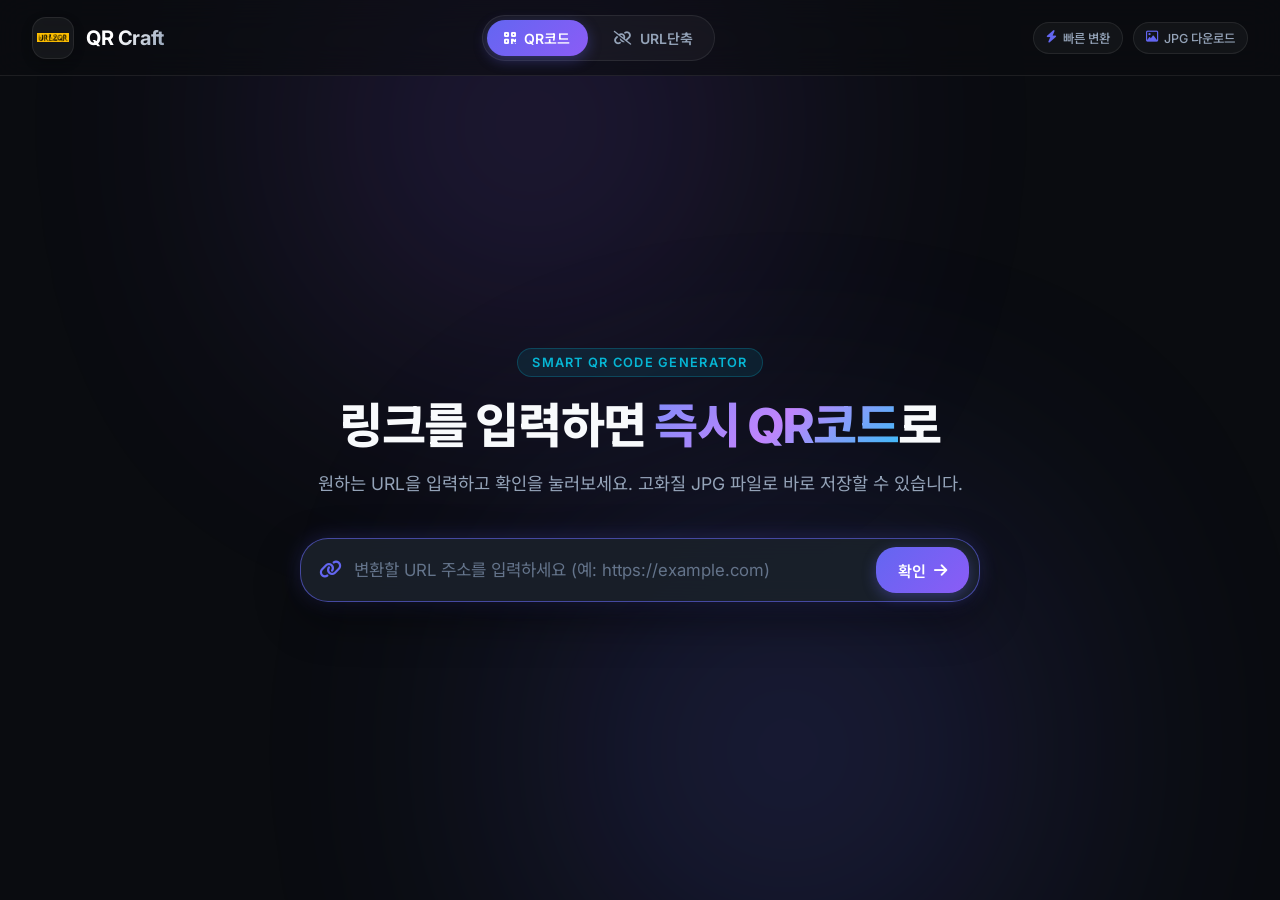
==== url2qr/index.html @ 09376f14 "Add files via upload" ====
<!DOCTYPE html>
<html lang="ko">
<head>
  <meta charset="UTF-8">
  <meta name="viewport" content="width=device-width, initial-scale=1.0">
  <title>QR Craft - 간편하고 세련된 QR 코드 생성기</title>
  <meta name="description" content="URL을 입력하여 손쉽게 고해상도 QR코드를 생성하고 JPG 파일로 다운로드하세요.">
  
  <!-- Google Fonts -->
  <link rel="preconnect" href="https://fonts.googleapis.com">
  <link rel="preconnect" href="https://fonts.gstatic.com" crossorigin>
  <link href="https://fonts.googleapis.com/css2?family=Inter:wght@400;500;600;700&family=Noto+Sans+KR:wght@400;500;700&display=swap" rel="stylesheet">
  
  <!-- FontAwesome for crisp modern icons -->
  <link rel="stylesheet" href="https://cdnjs.cloudflare.com/ajax/libs/font-awesome/6.5.1/css/all.min.css">
  
  <!-- CSS -->
  <link rel="stylesheet" href="style.css">
</head>
<body>
  <!-- Ambient background glow elements -->
  <div class="ambient-glow glow-top"></div>
  <div class="ambient-glow glow-bottom"></div>

  <!-- Header Section with Logo -->
  <header class="app-header">
    <div class="header-container">
      <a href="#" class="brand-link" id="brand-home" title="초기화면으로 이동">
        <div class="logo-wrapper">
          <img src="img/logo.png" alt="QR Craft 로고" class="logo-img" id="site-logo" onerror="this.style.display='none'; document.getElementById('logo-fallback').style.display='flex';">
          <div class="logo-fallback" id="logo-fallback" style="display: none;">
            <i class="fa-solid fa-qrcode"></i>
          </div>
        </div>
        <span class="brand-name">QR Craft</span>
      </a>

      <!-- Navigation Tabs: QR코드 & URL단축 -->
      <nav class="nav-tabs" aria-label="메인 메뉴">
        <a href="index.html" class="nav-tab-btn active" id="nav-btn-qr" title="현재 서비스: QR 코드 생성기">
          <i class="fa-solid fa-qrcode"></i>
          <span>QR코드</span>
        </a>
        <a href="../urlShort/index.html" class="nav-tab-btn" id="nav-btn-short" title="URL 단축 서비스로 이동">
          <i class="fa-solid fa-link-slash"></i>
          <span>URL단축</span>
        </a>
      </nav>

      <div class="header-badges">
        <span class="badge"><i class="fa-solid fa-bolt"></i> 빠른 변환</span>
        <span class="badge"><i class="fa-regular fa-image"></i> JPG 다운로드</span>
      </div>
    </div>
  </header>

  <!-- Main Workspace -->
  <main class="main-wrapper" id="main-wrapper">
    
    <!-- Hero / Headline (Visible in Initial state) -->
    <section class="hero-section" id="hero-section">
      <div class="hero-tag">Smart QR Code Generator</div>
      <h1 class="hero-title">링크를 입력하면 <span class="text-gradient">즉시 QR코드</span>로</h1>
      <p class="hero-subtitle">원하는 URL을 입력하고 확인을 눌러보세요. 고화질 JPG 파일로 바로 저장할 수 있습니다.</p>
    </section>

    <!-- Center QR Result Area (Hidden initially, visible in Result state) -->
    <section class="qr-result-section" id="qr-result-section" aria-live="polite">
      <div class="qr-card-container">
        
        <!-- Interactive QR Card -->
        <div class="qr-card" id="qr-card" title="클릭하여 JPG 파일로 다운로드">
          <div class="qr-badge">JPG 원클릭 다운로드</div>
          
          <div class="qr-canvas-wrapper" id="qr-canvas-wrapper">
            <!-- Container where qrcode.js mounts the canvas -->
            <div id="qrcode-mount"></div>
            <div class="qr-overlay">
              <div class="overlay-icon-wrap">
                <i class="fa-solid fa-download"></i>
              </div>
              <span class="overlay-text">클릭하여 JPG 저장</span>
            </div>
          </div>

          <div class="qr-info-meta">
            <span class="qr-target-preview" id="qr-target-preview">https://...</span>
            <div class="qr-actions-row">
              <button type="button" class="action-btn" id="btn-download-jpg" title="JPG 파일 다운로드">
                <i class="fa-solid fa-download"></i> JPG 다운로드
              </button>
              <button type="button" class="action-btn secondary" id="btn-copy-url" title="입력 URL 복사">
                <i class="fa-regular fa-copy"></i> 링크 복사
              </button>
              <button type="button" class="action-btn secondary" id="btn-reset-view" title="새로운 QR 만들기">
                <i class="fa-solid fa-rotate-left"></i> 새로 만들기
              </button>
            </div>
          </div>
        </div>

      </div>
    </section>

    <!-- Input Section: Center in Initial Mode, Moves to Bottom in Result Mode -->
    <section class="input-panel-wrapper" id="input-panel-wrapper">
      <form class="url-input-form" id="url-form" autocomplete="off">
        <div class="input-group-modern">
          <div class="input-icon">
            <i class="fa-solid fa-link"></i>
          </div>
          <input 
            type="text" 
            id="url-input" 
            class="url-input" 
            placeholder="변환할 URL 주소를 입력하세요 (예: https://example.com)" 
            required 
            aria-label="URL 입력"
            spellcheck="false"
          >
          <button type="button" class="btn-clear" id="btn-clear-input" title="내용 지우기" aria-label="지우기">
            <i class="fa-solid fa-xmark"></i>
          </button>
          <button type="submit" class="btn-submit" id="btn-generate">
            <span class="btn-text">확인</span>
            <i class="fa-solid fa-arrow-right btn-icon"></i>
          </button>
        </div>
      </form>
    </section>

  </main>

  <!-- Toast Notification Container -->
  <div class="toast-container" id="toast-container"></div>

  <!-- QR Code Library (Local Bundle) -->
  <script src="js/qrcode.min.js"></script>
  <!-- Application Logic -->
  <script src="script.js"></script>
</body>
</html>
---- url2qr/style.css ----
/* ==========================================================================
   QR Craft - Modern Glassmorphism & High-End Dark UI
   ========================================================================== */

:root {
  --bg-main: #0a0c10;
  --bg-surface: rgba(22, 27, 34, 0.75);
  --bg-surface-hover: rgba(30, 36, 45, 0.9);
  --bg-card: rgba(18, 22, 29, 0.85);
  
  --border-subtle: rgba(255, 255, 255, 0.08);
  --border-focus: rgba(99, 102, 241, 0.6);
  --border-highlight: rgba(255, 255, 255, 0.15);

  --primary: #6366f1;
  --primary-hover: #4f46e5;
  --primary-glow: rgba(99, 102, 241, 0.35);
  --accent: #8b5cf6;
  --accent-cyan: #06b6d4;

  --text-main: #f8fafc;
  --text-muted: #94a3b8;
  --text-dim: #64748b;

  --radius-sm: 8px;
  --radius-md: 14px;
  --radius-lg: 20px;
  --radius-xl: 28px;
  --radius-full: 9999px;

  --shadow-card: 0 20px 50px -10px rgba(0, 0, 0, 0.5), 0 0 0 1px var(--border-subtle);
  --shadow-glow: 0 0 40px -10px var(--primary-glow);
  
  --transition-smooth: all 0.5s cubic-bezier(0.16, 1, 0.3, 1);
  --transition-fast: all 0.2s ease;
}

* {
  margin: 0;
  padding: 0;
  box-sizing: border-box;
}

body {
  font-family: 'Inter', 'Noto Sans KR', -apple-system, BlinkMacSystemFont, sans-serif;
  background-color: var(--bg-main);
  color: var(--text-main);
  min-height: 100vh;
  display: flex;
  flex-direction: column;
  overflow-x: hidden;
  position: relative;
  -webkit-font-smoothing: antialiased;
}

/* Ambient Background Light Orbs */
.ambient-glow {
  position: fixed;
  border-radius: 50%;
  filter: blur(140px);
  pointer-events: none;
  z-index: 0;
  opacity: 0.45;
  animation: pulseGlow 12s ease-in-out infinite alternate;
}

.glow-top {
  top: -150px;
  left: 20%;
  width: 550px;
  height: 550px;
  background: radial-gradient(circle, var(--accent) 0%, transparent 70%);
}

.glow-bottom {
  bottom: -150px;
  right: 15%;
  width: 600px;
  height: 600px;
  background: radial-gradient(circle, var(--primary) 0%, transparent 70%);
  animation-delay: -6s;
}

@keyframes pulseGlow {
  0% { transform: scale(1) translate(0, 0); opacity: 0.35; }
  100% { transform: scale(1.15) translate(30px, 20px); opacity: 0.55; }
}

/* ==========================================================================
   Header (Top Left Logo)
   ========================================================================== */
.app-header {
  position: fixed;
  top: 0;
  left: 0;
  width: 100%;
  height: 76px;
  display: flex;
  align-items: center;
  padding: 0 2rem;
  z-index: 100;
  backdrop-filter: blur(16px);
  -webkit-backdrop-filter: blur(16px);
  border-bottom: 1px solid var(--border-subtle);
  background: rgba(10, 12, 16, 0.6);
}

.header-container {
  max-width: 1300px;
  width: 100%;
  margin: 0 auto;
  display: flex;
  justify-content: space-between;
  align-items: center;
}

.brand-link {
  display: flex;
  align-items: center;
  gap: 12px;
  text-decoration: none;
  color: var(--text-main);
  transition: var(--transition-fast);
}

.brand-link:hover {
  opacity: 0.85;
}

.logo-wrapper {
  width: 42px;
  height: 42px;
  display: flex;
  align-items: center;
  justify-content: center;
  border-radius: var(--radius-md);
  background: rgba(255, 255, 255, 0.05);
  border: 1px solid var(--border-subtle);
  overflow: hidden;
  box-shadow: 0 4px 12px rgba(0, 0, 0, 0.2);
}

.logo-img {
  width: 100%;
  height: 100%;
  object-fit: contain;
  padding: 4px;
}

.logo-fallback {
  color: var(--primary);
  font-size: 1.3rem;
}

.brand-name {
  font-size: 1.25rem;
  font-weight: 700;
  letter-spacing: -0.02em;
  background: linear-gradient(120deg, #ffffff 40%, var(--text-muted) 100%);
  -webkit-background-clip: text;
  -webkit-text-fill-color: transparent;
}

/* Navigation Tabs: QR코드 & URL단축 */
.nav-tabs {
  display: flex;
  align-items: center;
  gap: 0.5rem;
  background: rgba(255, 255, 255, 0.04);
  padding: 4px;
  border-radius: var(--radius-full);
  border: 1px solid var(--border-subtle);
}

.nav-tab-btn {
  display: inline-flex;
  align-items: center;
  gap: 0.5rem;
  padding: 0.5rem 1.1rem;
  border-radius: var(--radius-full);
  font-size: 0.875rem;
  font-weight: 600;
  color: var(--text-muted);
  text-decoration: none;
  transition: var(--transition-fast);
}

.nav-tab-btn:hover {
  color: var(--text-main);
  background: rgba(255, 255, 255, 0.08);
}

.nav-tab-btn.active {
  color: #ffffff;
  background: linear-gradient(135deg, var(--primary), var(--accent));
  box-shadow: 0 4px 14px var(--primary-glow);
}

.header-badges {
  display: flex;
  gap: 10px;
}

.badge {
  font-size: 0.78rem;
  font-weight: 500;
  color: var(--text-muted);
  background: rgba(255, 255, 255, 0.04);
  border: 1px solid var(--border-subtle);
  padding: 6px 12px;
  border-radius: var(--radius-full);
  display: inline-flex;
  align-items: center;
  gap: 6px;
}

.badge i {
  color: var(--primary);
}

/* ==========================================================================
   Main Layout & Dynamic State Management
   ========================================================================== */
.main-wrapper {
  position: relative;
  z-index: 10;
  flex: 1;
  display: flex;
  flex-direction: column;
  align-items: center;
  justify-content: center;
  padding: 90px 1.5rem 40px;
  min-height: 100vh;
  box-sizing: border-box;
  transition: var(--transition-smooth);
}

/* Hero Section */
.hero-section {
  text-align: center;
  max-width: 680px;
  margin-bottom: 2.5rem;
  transition: opacity 0.4s ease, transform 0.4s ease;
}

.hero-tag {
  display: inline-block;
  font-size: 0.8rem;
  font-weight: 600;
  text-transform: uppercase;
  letter-spacing: 0.1em;
  color: var(--accent-cyan);
  background: rgba(6, 182, 212, 0.1);
  border: 1px solid rgba(6, 182, 212, 0.25);
  padding: 6px 14px;
  border-radius: var(--radius-full);
  margin-bottom: 1.25rem;
}

.hero-title {
  font-size: 3rem;
  line-height: 1.2;
  font-weight: 800;
  letter-spacing: -0.03em;
  margin-bottom: 1rem;
}

.text-gradient {
  background: linear-gradient(135deg, #818cf8 0%, #c084fc 50%, #38bdf8 100%);
  -webkit-background-clip: text;
  -webkit-text-fill-color: transparent;
}

.hero-subtitle {
  font-size: 1.1rem;
  color: var(--text-muted);
  line-height: 1.6;
}

/* ==========================================================================
   QR Code Result Display (State 2 Center Component)
   ========================================================================== */
.qr-result-section {
  display: none;
  opacity: 0;
  transform: scale(0.9) translateY(20px);
  transition: var(--transition-smooth);
  margin-bottom: 90px; /* Space for the bottom input */
  z-index: 15;
}

.qr-card {
  background: var(--bg-card);
  backdrop-filter: blur(24px);
  -webkit-backdrop-filter: blur(24px);
  border: 1px solid var(--border-highlight);
  border-radius: var(--radius-xl);
  padding: 2rem;
  box-shadow: var(--shadow-card), var(--shadow-glow);
  display: flex;
  flex-direction: column;
  align-items: center;
  position: relative;
  transition: transform 0.3s cubic-bezier(0.16, 1, 0.3, 1), box-shadow 0.3s ease;
}

.qr-card:hover {
  transform: translateY(-4px);
  box-shadow: 0 30px 60px -10px rgba(0, 0, 0, 0.65), 0 0 50px -5px var(--primary-glow);
}

.qr-badge {
  font-size: 0.75rem;
  font-weight: 600;
  color: #a5b4fc;
  background: rgba(99, 102, 241, 0.15);
  border: 1px solid rgba(99, 102, 241, 0.3);
  padding: 4px 12px;
  border-radius: var(--radius-full);
  margin-bottom: 1.25rem;
  display: inline-flex;
  align-items: center;
  gap: 5px;
}

/* Canvas Wrapper & Interactive Overlay */
.qr-canvas-wrapper {
  position: relative;
  background: #ffffff;
  padding: 16px;
  border-radius: var(--radius-lg);
  cursor: pointer;
  box-shadow: 0 8px 30px rgba(0, 0, 0, 0.3);
  overflow: hidden;
  display: flex;
  align-items: center;
  justify-content: center;
  transition: var(--transition-fast);
}

.qr-canvas-wrapper:hover {
  transform: scale(1.02);
}

#qrcode-mount {
  display: flex;
  align-items: center;
  justify-content: center;
  position: relative;
}

#qrcode-mount canvas {
  display: block !important;
  width: 240px;
  height: 240px;
  border-radius: 6px;
}

/* Hide duplicate img tag generated by qrcode.js */
#qrcode-mount img {
  display: none !important;
}

/* Hover overlay on QR code */
.qr-overlay {
  position: absolute;
  inset: 0;
  background: rgba(15, 23, 42, 0.88);
  backdrop-filter: blur(4px);
  display: flex;
  flex-direction: column;
  align-items: center;
  justify-content: center;
  gap: 10px;
  opacity: 0;
  pointer-events: none;
  transition: opacity 0.25s ease;
}

.qr-canvas-wrapper:hover .qr-overlay {
  opacity: 1;
}

.overlay-icon-wrap {
  width: 52px;
  height: 52px;
  background: var(--primary);
  border-radius: 50%;
  display: flex;
  align-items: center;
  justify-content: center;
  color: #fff;
  font-size: 1.4rem;
  box-shadow: 0 4px 20px rgba(99, 102, 241, 0.6);
  transform: translateY(8px);
  transition: transform 0.25s cubic-bezier(0.16, 1, 0.3, 1);
}

.qr-canvas-wrapper:hover .overlay-icon-wrap {
  transform: translateY(0);
}

.overlay-text {
  color: #ffffff;
  font-size: 0.9rem;
  font-weight: 600;
  letter-spacing: -0.01em;
}

/* QR Meta & Actions */
.qr-info-meta {
  margin-top: 1.5rem;
  width: 100%;
  display: flex;
  flex-direction: column;
  align-items: center;
  gap: 14px;
}

.qr-target-preview {
  font-size: 0.88rem;
  color: var(--text-muted);
  max-width: 280px;
  overflow: hidden;
  text-overflow: ellipsis;
  white-space: nowrap;
  background: rgba(255, 255, 255, 0.04);
  padding: 6px 14px;
  border-radius: var(--radius-sm);
  border: 1px solid var(--border-subtle);
}

.qr-actions-row {
  display: flex;
  gap: 8px;
  flex-wrap: wrap;
  justify-content: center;
}

.action-btn {
  background: var(--primary);
  color: #ffffff;
  border: none;
  font-size: 0.85rem;
  font-weight: 600;
  padding: 10px 18px;
  border-radius: var(--radius-md);
  cursor: pointer;
  display: inline-flex;
  align-items: center;
  gap: 8px;
  transition: var(--transition-fast);
  box-shadow: 0 4px 14px rgba(99, 102, 241, 0.3);
}

.action-btn:hover {
  background: var(--primary-hover);
  transform: translateY(-2px);
  box-shadow: 0 6px 20px rgba(99, 102, 241, 0.45);
}

.action-btn.secondary {
  background: rgba(255, 255, 255, 0.07);
  color: var(--text-main);
  border: 1px solid var(--border-subtle);
  box-shadow: none;
}

.action-btn.secondary:hover {
  background: rgba(255, 255, 255, 0.12);
  border-color: var(--border-highlight);
  transform: translateY(-2px);
}

/* ==========================================================================
   URL Input Section (Center -> Bottom Dynamic Transition)
   ========================================================================== */
.input-panel-wrapper {
  width: 100%;
  max-width: 680px;
  position: relative;
  z-index: 20;
  transition: all 0.6s cubic-bezier(0.16, 1, 0.3, 1);
}

/* Form & Input Bar */
.url-input-form {
  width: 100%;
}

.input-group-modern {
  position: relative;
  display: flex;
  align-items: center;
  background: var(--bg-surface);
  backdrop-filter: blur(20px);
  -webkit-backdrop-filter: blur(20px);
  border: 1px solid var(--border-subtle);
  border-radius: var(--radius-xl);
  padding: 8px 10px 8px 18px;
  box-shadow: 0 12px 36px rgba(0, 0, 0, 0.35);
  transition: var(--transition-smooth);
}

.input-group-modern:focus-within {
  border-color: var(--border-focus);
  box-shadow: 0 16px 45px rgba(0, 0, 0, 0.45), 0 0 25px -4px var(--primary-glow);
  background: rgba(26, 32, 42, 0.95);
}

.input-icon {
  color: var(--text-dim);
  font-size: 1.15rem;
  margin-right: 12px;
  display: flex;
  align-items: center;
  transition: var(--transition-fast);
}

.input-group-modern:focus-within .input-icon {
  color: var(--primary);
}

.url-input {
  flex: 1;
  background: transparent;
  border: none;
  outline: none;
  color: var(--text-main);
  font-size: 1.05rem;
  font-family: inherit;
  font-weight: 500;
  padding: 8px 0;
}

.url-input::placeholder {
  color: var(--text-dim);
  font-weight: 400;
}

.btn-clear {
  background: transparent;
  border: none;
  color: var(--text-dim);
  font-size: 0.95rem;
  width: 32px;
  height: 32px;
  border-radius: 50%;
  display: none;
  align-items: center;
  justify-content: center;
  cursor: pointer;
  margin-right: 6px;
  transition: var(--transition-fast);
}

.btn-clear:hover {
  background: rgba(255, 255, 255, 0.08);
  color: var(--text-main);
}

.btn-clear.visible {
  display: flex;
}

.btn-submit {
  background: linear-gradient(135deg, var(--primary) 0%, var(--accent) 100%);
  color: #ffffff;
  border: none;
  border-radius: var(--radius-lg);
  font-size: 0.95rem;
  font-weight: 600;
  font-family: inherit;
  padding: 12px 22px;
  cursor: pointer;
  display: flex;
  align-items: center;
  gap: 8px;
  transition: var(--transition-fast);
  box-shadow: 0 4px 14px rgba(99, 102, 241, 0.35);
  white-space: nowrap;
}

.btn-submit:hover {
  opacity: 0.92;
  transform: translateY(-1px);
  box-shadow: 0 6px 20px rgba(99, 102, 241, 0.5);
}

.btn-submit:active {
  transform: translateY(1px);
}

.btn-submit .btn-icon {
  transition: transform 0.2s ease;
}

.btn-submit:hover .btn-icon {
  transform: translateX(3px);
}

/* ==========================================================================
   State 2: .has-result Mode (Input transitions to Bottom Dock)
   ========================================================================== */
.main-wrapper.has-result {
  justify-content: center;
  padding-bottom: 120px;
}

.main-wrapper.has-result .hero-section {
  display: none;
  opacity: 0;
  transform: translateY(-20px);
  pointer-events: none;
}

.main-wrapper.has-result .qr-result-section {
  display: flex;
  opacity: 1;
  transform: scale(1) translateY(0);
  animation: qrReveal 0.6s cubic-bezier(0.16, 1, 0.3, 1) forwards;
}

@keyframes qrReveal {
  0% {
    opacity: 0;
    transform: scale(0.85) translateY(30px);
  }
  100% {
    opacity: 1;
    transform: scale(1) translateY(0);
  }
}

/* Docked Input at bottom */
.main-wrapper.has-result .input-panel-wrapper {
  position: fixed;
  bottom: 24px;
  left: 50%;
  transform: translateX(-50%);
  max-width: 620px;
  width: calc(100% - 2rem);
  margin-bottom: 0;
  animation: slideToBottom 0.6s cubic-bezier(0.16, 1, 0.3, 1) forwards;
}

@keyframes slideToBottom {
  0% {
    transform: translate(-50%, 40px);
    opacity: 0.7;
  }
  100% {
    transform: translate(-50%, 0);
    opacity: 1;
  }
}

.main-wrapper.has-result .input-group-modern {
  background: rgba(15, 19, 26, 0.88);
  border-color: rgba(255, 255, 255, 0.12);
  box-shadow: 0 20px 40px rgba(0, 0, 0, 0.6), 0 0 0 1px var(--border-subtle);
}

/* ==========================================================================
   Toast Notifications
   ========================================================================== */
.toast-container {
  position: fixed;
  top: 90px;
  right: 24px;
  display: flex;
  flex-direction: column;
  gap: 10px;
  z-index: 200;
  pointer-events: none;
}

.toast {
  background: rgba(22, 27, 34, 0.95);
  backdrop-filter: blur(16px);
  -webkit-backdrop-filter: blur(16px);
  border: 1px solid var(--border-highlight);
  border-left: 4px solid var(--primary);
  color: var(--text-main);
  padding: 12px 20px;
  border-radius: var(--radius-md);
  box-shadow: 0 12px 30px rgba(0, 0, 0, 0.4);
  font-size: 0.9rem;
  font-weight: 500;
  display: flex;
  align-items: center;
  gap: 12px;
  pointer-events: auto;
  opacity: 0;
  transform: translateY(-10px) scale(0.95);
  animation: toastIn 0.3s cubic-bezier(0.16, 1, 0.3, 1) forwards;
  transition: opacity 0.3s ease, transform 0.3s ease;
}

.toast.success {
  border-left-color: #10b981;
}

.toast.success i {
  color: #10b981;
}

.toast.error {
  border-left-color: #ef4444;
}

.toast.error i {
  color: #ef4444;
}

@keyframes toastIn {
  to {
    opacity: 1;
    transform: translateY(0) scale(1);
  }
}

.toast.out {
  opacity: 0;
  transform: translateY(-15px) scale(0.9);
}

/* ==========================================================================
   Responsive Adaptations
   ========================================================================== */
@media (max-width: 768px) {
  .app-header {
    padding: 0 1.25rem;
    height: 68px;
  }
  
  .header-badges {
    display: none;
  }

  .hero-title {
    font-size: 2.1rem;
  }

  .hero-subtitle {
    font-size: 0.95rem;
  }

  #qr-canvas {
    width: 200px;
    height: 200px;
  }

  .qr-card {
    padding: 1.5rem 1.25rem;
  }

  .input-group-modern {
    padding: 6px 8px 6px 14px;
  }

  .btn-submit {
    padding: 10px 16px;
    font-size: 0.88rem;
  }

  .toast-container {
    left: 1rem;
    right: 1rem;
    top: 76px;
    align-items: center;
  }
}
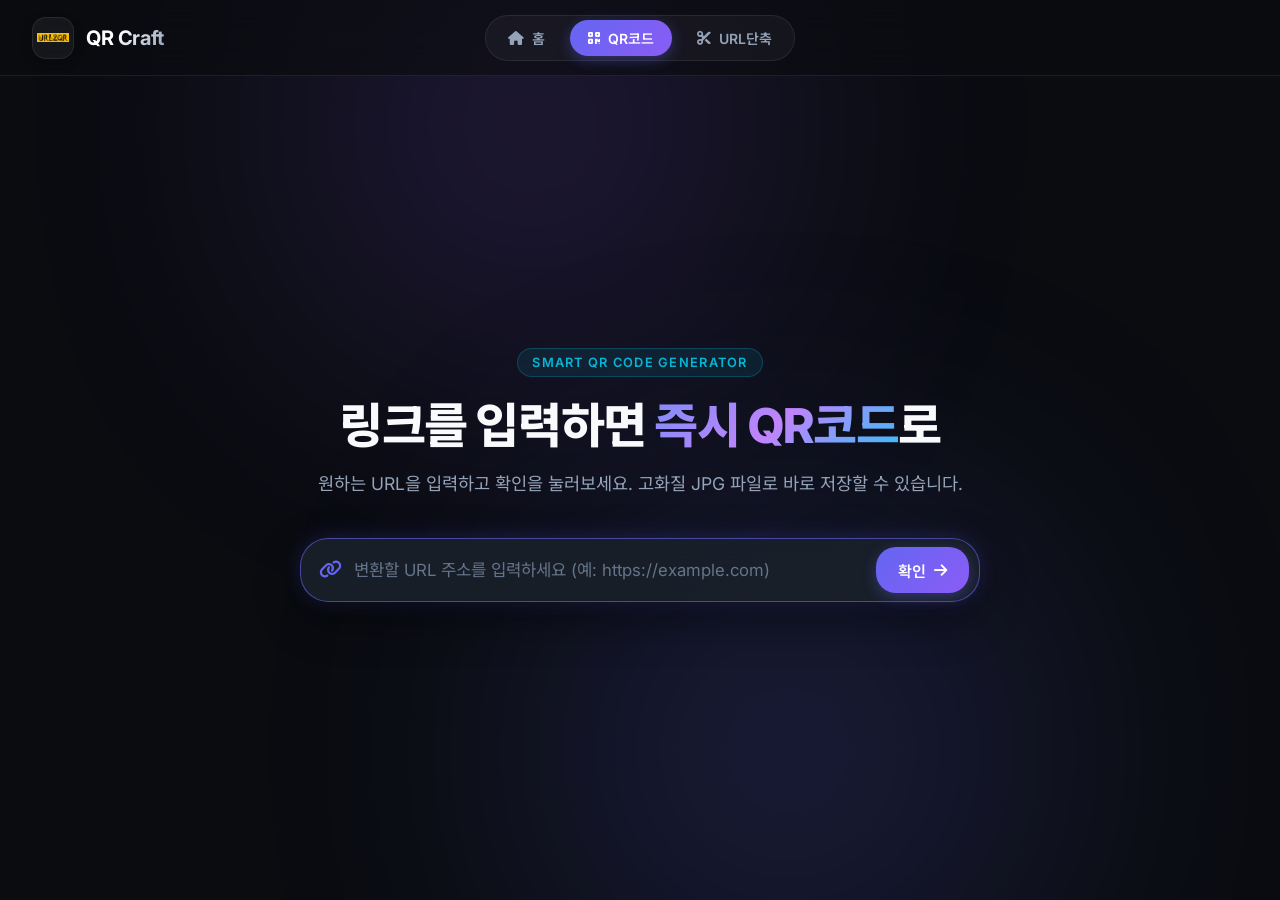
==== commit f8191dd8: "Add files via upload" ====
--- a/url2qr/index.html
+++ b/url2qr/index.html
@@ -25,7 +25,7 @@
   <!-- Header Section with Logo -->
   <header class="app-header">
     <div class="header-container">
-      <a href="#" class="brand-link" id="brand-home" title="초기화면으로 이동">
+      <a href="../index.html" class="brand-link" id="brand-home" title="처음 페이지(홈)로 이동">
         <div class="logo-wrapper">
           <img src="img/logo.png" alt="QR Craft 로고" class="logo-img" id="site-logo" onerror="this.style.display='none'; document.getElementById('logo-fallback').style.display='flex';">
           <div class="logo-fallback" id="logo-fallback" style="display: none;">
@@ -35,22 +35,24 @@
         <span class="brand-name">QR Craft</span>
       </a>
 
-      <!-- Navigation Tabs: QR코드 & URL단축 -->
+      <!-- Navigation Tabs: 홈, QR코드, URL단축 -->
       <nav class="nav-tabs" aria-label="메인 메뉴">
+        <a href="../index.html" class="nav-tab-btn" id="nav-btn-home" title="처음 페이지(홈)로 이동">
+          <i class="fa-solid fa-house"></i>
+          <span>홈</span>
+        </a>
         <a href="index.html" class="nav-tab-btn active" id="nav-btn-qr" title="현재 서비스: QR 코드 생성기">
           <i class="fa-solid fa-qrcode"></i>
           <span>QR코드</span>
         </a>
         <a href="../urlShort/index.html" class="nav-tab-btn" id="nav-btn-short" title="URL 단축 서비스로 이동">
-          <i class="fa-solid fa-link-slash"></i>
+          <i class="fa-solid fa-scissors"></i>
           <span>URL단축</span>
         </a>
       </nav>
 
-      <div class="header-badges">
-        <span class="badge"><i class="fa-solid fa-bolt"></i> 빠른 변환</span>
-        <span class="badge"><i class="fa-regular fa-image"></i> JPG 다운로드</span>
-      </div>
+      <!-- 우측 여백 밸런스용 빈 요소 (중앙 탭의 완전한 센터 정렬 지원) -->
+      <div class="header-spacer" aria-hidden="true"></div>
     </div>
   </header>
 
--- a/url2qr/style.css
+++ b/url2qr/style.css
@@ -109,9 +109,13 @@
   max-width: 1300px;
   width: 100%;
   margin: 0 auto;
-  display: flex;
-  justify-content: space-between;
-  align-items: center;
+  display: grid;
+  grid-template-columns: 1fr auto 1fr;
+  align-items: center;
+}
+
+.header-spacer {
+  display: block;
 }
 
 .brand-link {
